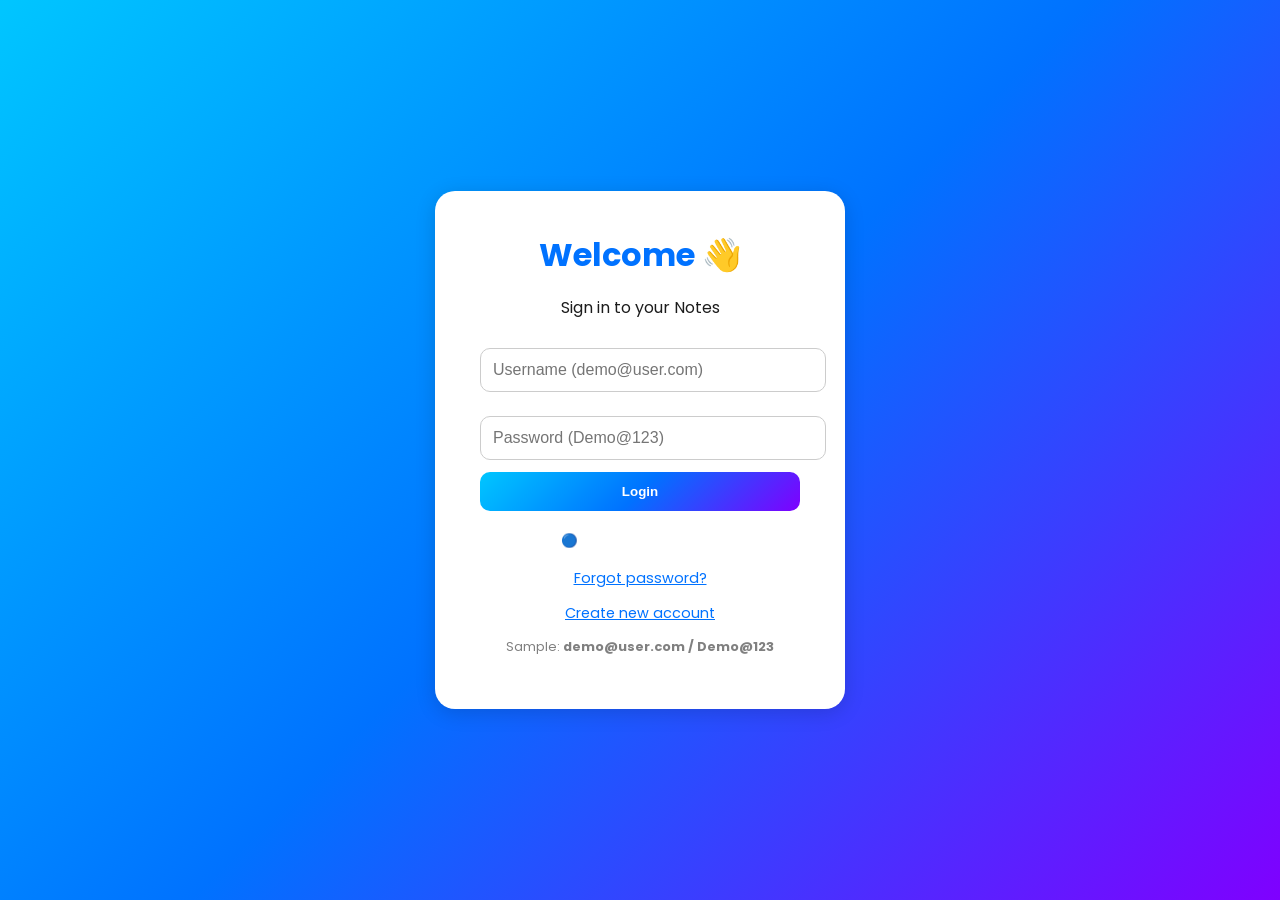
==== src/main/resources/static/index.html @ c9898b83 "project files" ====
<!DOCTYPE html><html lang="en"><head>
<meta charset="UTF-8"/><meta name="viewport" content="width=device-width, initial-scale=1.0"/>
<title>Notes App</title>
<link href="https://fonts.googleapis.com/css2?family=Poppins:wght@500;600;700&display=swap" rel="stylesheet"/>
<link rel="stylesheet" href="style.css"/>
</head>
<body>
<div class="login-container" id="loginContainer">
  <div class="login-box" id="loginBox">
    <h1>Welcome 👋</h1><p>Sign in to your Notes</p>
    <input id="username" placeholder="Username (demo@user.com)"/>
    <input id="password" type="password" placeholder="Password (Demo@123)"/>
    <button onclick="login()">Login</button>
    <button class="google-btn" onclick="alert('Google Login coming soon')">🔵 Continue with Google</button>
    <p class="link" onclick="showForgot()">Forgot password?</p>
    <p class="link" onclick="showSignup()">Create new account</p>
    <p id="loginError" class="error-message"></p>
    <p class="hint">Sample: <b>demo@user.com / Demo@123</b></p>
  </div>
  <div class="login-box hidden" id="signupBox">
    <h1>Create Account 🆕</h1>
    <input id="signupName" placeholder="Full Name"/>
    <input id="signupEmail" type="email" placeholder="Email"/>
    <input id="signupPassword" type="password" placeholder="Password"/>
    <button onclick="signup()">Create Account</button>
    <p class="link" onclick="showLogin()">⬅ Back to Login</p>
    <p id="signupError" class="error-message"></p>
  </div>
  <div class="login-box hidden" id="forgotBox">
    <h1>Forgot Password 🔒</h1>
    <input id="forgotEmail" type="email" placeholder="Your email"/>
    <button onclick="forgot()">Send Reset Link</button>
    <p class="link" onclick="showLogin()">⬅ Back to Login</p>
    <p id="forgotMsg" class="error-message"></p>
  </div>
</div>

<div class="dashboard" id="dash" style="display:none;">
  <header>
    <h1>My Notes</h1>
    <div class="actions">
      <button onclick="toggleTheme()">🌙</button>
      <button onclick="logout()">Logout</button>
    </div>
  </header>

  <div class="add-note">
    <h2>Create Note</h2>
    <input id="noteTitle" placeholder="Title"/>
    <textarea id="noteContent" placeholder="Take a note..."></textarea>
    <input id="noteColor" placeholder="Color (e.g. #FFD700)" />
    <button onclick="createNote()">Add</button>
    <pre id="noteCreateResult"></pre>
  </div>

  <div class="add-note">
    <h2>Your Notes</h2>
    <div id="notesGrid"></div>
  </div>
</div>

<script>
const API = { login:'/api/auth/login', signup:'/api/auth/register', forgot:'/api/auth/forgot-password', notes:'/api/notes' };
let dark=false;
function qs(id){return document.getElementById(id);}
function showSignup(){qs('loginBox').classList.add('hidden');qs('signupBox').classList.remove('hidden');qs('forgotBox').classList.add('hidden');}
function showLogin(){qs('loginBox').classList.remove('hidden');qs('signupBox').classList.add('hidden');qs('forgotBox').classList.add('hidden');}
function showForgot(){qs('loginBox').classList.add('hidden');qs('signupBox').classList.add('hidden');qs('forgotBox').classList.remove('hidden');}
function toggleTheme(){dark=!dark;document.body.classList.toggle('dark-theme',dark);}

async function login(){
  const u=qs('username').value.trim(), p=qs('password').value.trim(); const err=qs('loginError'); err.textContent='';
  if(u==='demo@user.com'&&p==='Demo@123'){ localStorage.setItem('token','demo'); qs('loginContainer').style.display='none'; qs('dash').style.display='flex'; loadNotes(); return; }
  try{
    const res=await fetch(API.login,{method:'POST',headers:{'Content-Type':'application/json'},body:JSON.stringify({username:u,password:p})});
    if(!res.ok) throw new Error('Invalid credentials');
    const data=await res.json(); localStorage.setItem('token',data.token);
    qs('loginContainer').style.display='none'; qs('dash').style.display='flex'; loadNotes();
  }catch(e){ err.textContent='❌ '+e.message; }
}

async function signup(){
  const name=qs('signupName').value.trim(), email=qs('signupEmail').value.trim(), pass=qs('signupPassword').value.trim();
  const err=qs('signupError'); err.textContent='';
  if(!name||!email||!pass){err.textContent='⚠️ All fields required.'; return;}
  try{
    const res=await fetch(API.signup,{method:'POST',headers:{'Content-Type':'application/json'},body:JSON.stringify({name,email,password:pass})});
    if(!res.ok) throw new Error('Signup failed'); alert('✅ Account created. Please login.'); showLogin();
  }catch(e){err.textContent='❌ '+e.message;}
}

async function forgot(){
  const email=qs('forgotEmail').value.trim(); const m=qs('forgotMsg'); m.textContent='';
  if(!email){m.textContent='⚠️ Enter email.'; return;}
  try{
    const res=await fetch(API.forgot,{method:'POST',headers:{'Content-Type':'application/json'},body:JSON.stringify({email})});
    if(!res.ok) throw new Error('Email not found'); m.style.color='#00bfa6'; m.textContent='✅ Reset link sent!';
  }catch(e){m.style.color='#e53935'; m.textContent='❌ '+e.message;}
}

function logout(){ localStorage.removeItem('token'); qs('dash').style.display='none'; qs('loginContainer').style.display='flex'; showLogin(); }
function authHeaders(){ const t=localStorage.getItem('token'); return t && t!=='demo' ? {Authorization:`Bearer ${t}`} : {}; }

async function createNote(){
  const title=qs('noteTitle').value.trim(), content=qs('noteContent').value.trim(), color=qs('noteColor').value.trim()||'#FFD700';
  const out=qs('noteCreateResult'); out.textContent='Creating...';
  try{
    const res=await fetch(API.notes,{method:'POST',headers:{'Content-Type':'application/json',...authHeaders()},body:JSON.stringify({title,content,color})});
    if(!res.ok) throw new Error('Create failed');
    out.textContent='✅ Note created'; qs('noteTitle').value=''; qs('noteContent').value=''; qs('noteColor').value=''; loadNotes();
  }catch(e){out.textContent='❌ '+e.message;}
}

async function loadNotes(){
  const grid=qs('notesGrid'); grid.innerHTML='Loading...';
  try{
    const res=await fetch(API.notes,{headers:{...authHeaders()}});
    if(!res.ok){grid.innerHTML='❌ Failed to load'; return;}
    const notes=await res.json();
    grid.innerHTML = notes.map(n=>`
      <div class="note" style="background:${n.color||'#FFD700'};">
        <b>${escapeHtml(n.title||'Untitled')}</b>
        <div style="white-space:pre-wrap;margin-top:6px;">${escapeHtml(n.content||'')}</div>
        <div style="margin-top:8px;display:flex;gap:8px;">
          <button onclick="editNote('${n.id}')">Edit</button>
          <button onclick="deleteNote('${n.id}')">Delete</button>
        </div>
      </div>`).join('');
  }catch{grid.innerHTML='❌ Error';}
}

function escapeHtml(s){return (s||'').replace(/[&<>"']/g,m=>({ '&':'&amp;','<':'&lt;','>':'&gt;','"':'&quot;',"'":'&#39;' }[m]));}

async function editNote(id){
  const title=prompt('New title:'); const content=prompt('New content:'); const color=prompt('Color hex (#FFB6C1):');
  if(title===null && content===null && color===null) return;
  await fetch(`${API.notes}/${id}`,{method:'PUT',headers:{'Content-Type':'application/json',...authHeaders()},body:JSON.stringify({title,content,color})});
  loadNotes();
}
async function deleteNote(id){
  if(!confirm('Delete note?')) return;
  await fetch(`${API.notes}/${id}`,{method:'DELETE',headers:{...authHeaders()}});
  loadNotes();
}
</script>
</body></html>
---- src/main/resources/static/style.css ----
:root {
  --bg-light: #f5f7fb;
  --bg-dark: #181818;
  --text-dark: #1c1c1c;
  --text-light: #f5f5f5;
  --gradient: linear-gradient(135deg, #00c6ff, #0072ff, #7f00ff);
  --shadow: 0 4px 20px rgba(0, 0, 0, 0.15);
}
body{margin:0;font-family:'Poppins',sans-serif;background:var(--bg-light);color:var(--text-dark);transition:.3s}
body.dark-theme{background:var(--bg-dark);color:var(--text-light)}
.hidden{display:none!important}
.login-container{display:flex;justify-content:center;align-items:center;height:100vh;background:var(--gradient)}
.login-box{background:#fff;padding:40px 45px;border-radius:20px;box-shadow:var(--shadow);text-align:center;width:320px}
.login-box h1{margin:0;color:#0072ff}
.login-box input{width:100%;margin:12px 0;padding:12px;border-radius:10px;border:1px solid #ccc;font-size:1em}
.login-box button{width:100%;background:var(--gradient);border:none;color:#fff;padding:12px;border-radius:10px;cursor:pointer;font-weight:600;transition:.3s}
.login-box button:hover{transform:scale(1.05);opacity:.9}
.google-btn{background:white!important;color:#333;border:1px solid #ccc;margin-top:10px}
.link{color:#0072ff;text-decoration:underline;cursor:pointer;font-size:.9em;margin-top:8px}
.link:hover{color:#7f00ff}
.error-message{color:#e53935;font-size:.9em;margin-top:8px}
.hint{font-size:.8em;margin-top:10px;color:gray}
.dashboard{display:flex;flex-direction:column;align-items:center;padding:25px;min-height:100vh}
header{width:100%;max-width:900px;display:flex;justify-content:space-between;align-items:center}
header h1{background:var(--gradient);-webkit-background-clip:text;-webkit-text-fill-color:transparent}
header button{background:var(--gradient);color:#fff;border:none;padding:8px 14px;border-radius:8px;font-weight:600;cursor:pointer;transition:.3s}
header button:hover{transform:scale(1.05)}
.add-note{width:100%;max-width:900px;background:#fff;border-radius:15px;box-shadow:var(--shadow);padding:20px;margin-top:20px}
.add-note h2{margin-top:0;background:var(--gradient);-webkit-background-clip:text;-webkit-text-fill-color:transparent}
.add-note input,.add-note textarea{width:100%;border:none;margin:6px 0;padding:10px;font-size:.95em;border-radius:10px;background:#f0f0f0}
.add-note textarea{resize:none;min-height:60px}
.add-note button{background:var(--gradient);color:#fff;border:none;padding:10px 16px;border-radius:8px;font-weight:600;cursor:pointer;transition:.3s}
.add-note button:hover{background:linear-gradient(135deg,#7f00ff,#e100ff);transform:scale(1.03)}
.note{padding:16px;border-radius:12px;margin:8px 0}
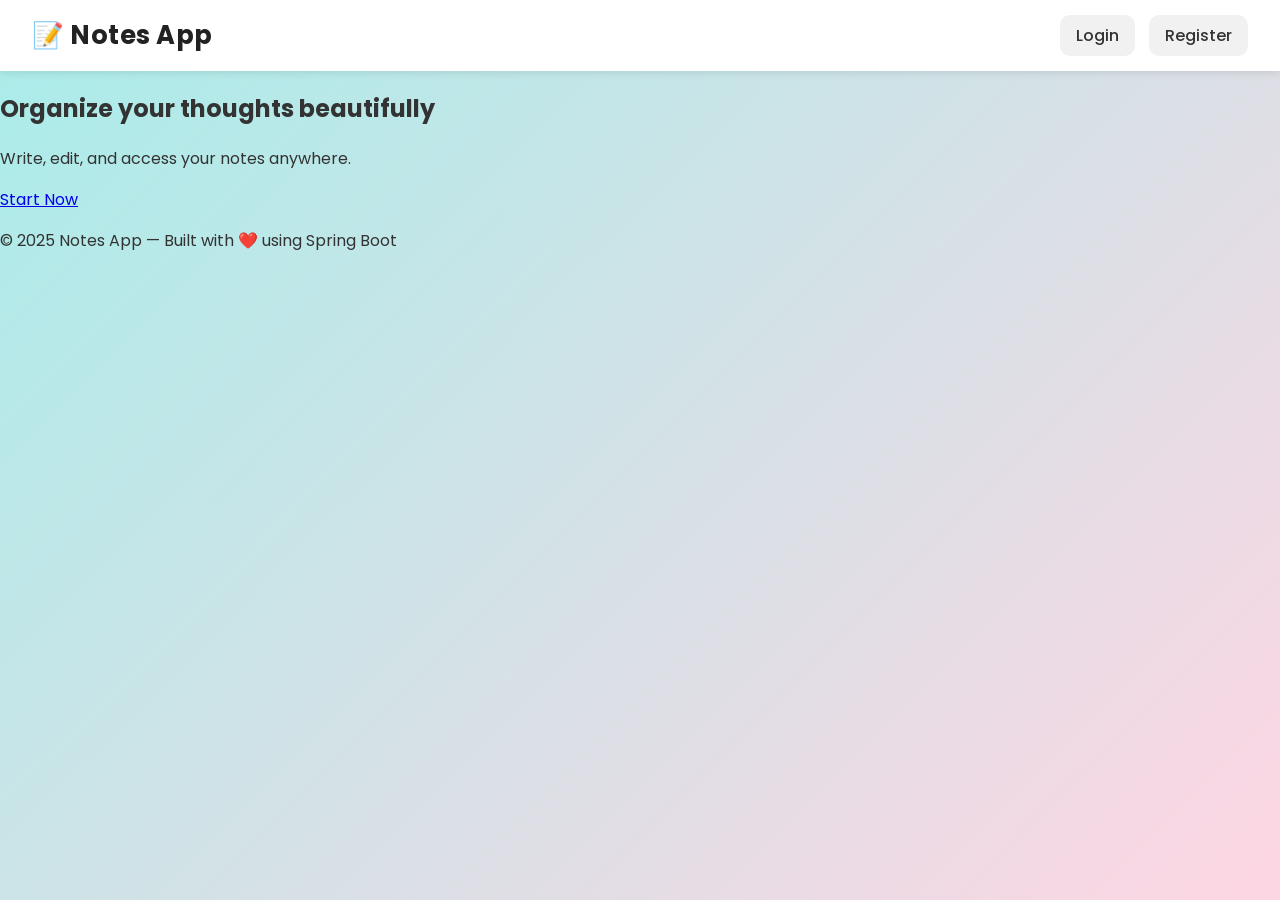
==== commit 84d981c9: "project updated" ====
--- a/src/main/resources/static/index.html
+++ b/src/main/resources/static/index.html
@@ -1,146 +1,31 @@
-<!DOCTYPE html><html lang="en"><head>
-<meta charset="UTF-8"/><meta name="viewport" content="width=device-width, initial-scale=1.0"/>
-<title>Notes App</title>
-<link href="https://fonts.googleapis.com/css2?family=Poppins:wght@500;600;700&display=swap" rel="stylesheet"/>
-<link rel="stylesheet" href="style.css"/>
+<!DOCTYPE html>
+<html lang="en">
+<head>
+  <meta charset="UTF-8" />
+  <meta name="viewport" content="width=device-width, initial-scale=1.0" />
+  <title>Notes App</title>
+  <link href="https://fonts.googleapis.com/css2?family=Poppins:wght@500&display=swap" rel="stylesheet" />
+  <link rel="stylesheet" href="css/style.css" />
 </head>
 <body>
-<div class="login-container" id="loginContainer">
-  <div class="login-box" id="loginBox">
-    <h1>Welcome 👋</h1><p>Sign in to your Notes</p>
-    <input id="username" placeholder="Username (demo@user.com)"/>
-    <input id="password" type="password" placeholder="Password (Demo@123)"/>
-    <button onclick="login()">Login</button>
-    <button class="google-btn" onclick="alert('Google Login coming soon')">🔵 Continue with Google</button>
-    <p class="link" onclick="showForgot()">Forgot password?</p>
-    <p class="link" onclick="showSignup()">Create new account</p>
-    <p id="loginError" class="error-message"></p>
-    <p class="hint">Sample: <b>demo@user.com / Demo@123</b></p>
+<header class="navbar">
+  <h1>📝 Notes App</h1>
+  <nav>
+    <a href="login.html" class="btn">Login</a>
+    <a href="register.html" class="btn">Register</a>
+  </nav>
+</header>
+
+<main class="hero">
+  <div class="hero-content">
+    <h2>Organize your thoughts beautifully</h2>
+    <p>Write, edit, and access your notes anywhere.</p>
+    <a href="login.html" class="cta-btn">Start Now</a>
   </div>
-  <div class="login-box hidden" id="signupBox">
-    <h1>Create Account 🆕</h1>
-    <input id="signupName" placeholder="Full Name"/>
-    <input id="signupEmail" type="email" placeholder="Email"/>
-    <input id="signupPassword" type="password" placeholder="Password"/>
-    <button onclick="signup()">Create Account</button>
-    <p class="link" onclick="showLogin()">⬅ Back to Login</p>
-    <p id="signupError" class="error-message"></p>
-  </div>
-  <div class="login-box hidden" id="forgotBox">
-    <h1>Forgot Password 🔒</h1>
-    <input id="forgotEmail" type="email" placeholder="Your email"/>
-    <button onclick="forgot()">Send Reset Link</button>
-    <p class="link" onclick="showLogin()">⬅ Back to Login</p>
-    <p id="forgotMsg" class="error-message"></p>
-  </div>
-</div>
+</main>
 
-<div class="dashboard" id="dash" style="display:none;">
-  <header>
-    <h1>My Notes</h1>
-    <div class="actions">
-      <button onclick="toggleTheme()">🌙</button>
-      <button onclick="logout()">Logout</button>
-    </div>
-  </header>
-
-  <div class="add-note">
-    <h2>Create Note</h2>
-    <input id="noteTitle" placeholder="Title"/>
-    <textarea id="noteContent" placeholder="Take a note..."></textarea>
-    <input id="noteColor" placeholder="Color (e.g. #FFD700)" />
-    <button onclick="createNote()">Add</button>
-    <pre id="noteCreateResult"></pre>
-  </div>
-
-  <div class="add-note">
-    <h2>Your Notes</h2>
-    <div id="notesGrid"></div>
-  </div>
-</div>
-
-<script>
-const API = { login:'/api/auth/login', signup:'/api/auth/register', forgot:'/api/auth/forgot-password', notes:'/api/notes' };
-let dark=false;
-function qs(id){return document.getElementById(id);}
-function showSignup(){qs('loginBox').classList.add('hidden');qs('signupBox').classList.remove('hidden');qs('forgotBox').classList.add('hidden');}
-function showLogin(){qs('loginBox').classList.remove('hidden');qs('signupBox').classList.add('hidden');qs('forgotBox').classList.add('hidden');}
-function showForgot(){qs('loginBox').classList.add('hidden');qs('signupBox').classList.add('hidden');qs('forgotBox').classList.remove('hidden');}
-function toggleTheme(){dark=!dark;document.body.classList.toggle('dark-theme',dark);}
-
-async function login(){
-  const u=qs('username').value.trim(), p=qs('password').value.trim(); const err=qs('loginError'); err.textContent='';
-  if(u==='demo@user.com'&&p==='Demo@123'){ localStorage.setItem('token','demo'); qs('loginContainer').style.display='none'; qs('dash').style.display='flex'; loadNotes(); return; }
-  try{
-    const res=await fetch(API.login,{method:'POST',headers:{'Content-Type':'application/json'},body:JSON.stringify({username:u,password:p})});
-    if(!res.ok) throw new Error('Invalid credentials');
-    const data=await res.json(); localStorage.setItem('token',data.token);
-    qs('loginContainer').style.display='none'; qs('dash').style.display='flex'; loadNotes();
-  }catch(e){ err.textContent='❌ '+e.message; }
-}
-
-async function signup(){
-  const name=qs('signupName').value.trim(), email=qs('signupEmail').value.trim(), pass=qs('signupPassword').value.trim();
-  const err=qs('signupError'); err.textContent='';
-  if(!name||!email||!pass){err.textContent='⚠️ All fields required.'; return;}
-  try{
-    const res=await fetch(API.signup,{method:'POST',headers:{'Content-Type':'application/json'},body:JSON.stringify({name,email,password:pass})});
-    if(!res.ok) throw new Error('Signup failed'); alert('✅ Account created. Please login.'); showLogin();
-  }catch(e){err.textContent='❌ '+e.message;}
-}
-
-async function forgot(){
-  const email=qs('forgotEmail').value.trim(); const m=qs('forgotMsg'); m.textContent='';
-  if(!email){m.textContent='⚠️ Enter email.'; return;}
-  try{
-    const res=await fetch(API.forgot,{method:'POST',headers:{'Content-Type':'application/json'},body:JSON.stringify({email})});
-    if(!res.ok) throw new Error('Email not found'); m.style.color='#00bfa6'; m.textContent='✅ Reset link sent!';
-  }catch(e){m.style.color='#e53935'; m.textContent='❌ '+e.message;}
-}
-
-function logout(){ localStorage.removeItem('token'); qs('dash').style.display='none'; qs('loginContainer').style.display='flex'; showLogin(); }
-function authHeaders(){ const t=localStorage.getItem('token'); return t && t!=='demo' ? {Authorization:`Bearer ${t}`} : {}; }
-
-async function createNote(){
-  const title=qs('noteTitle').value.trim(), content=qs('noteContent').value.trim(), color=qs('noteColor').value.trim()||'#FFD700';
-  const out=qs('noteCreateResult'); out.textContent='Creating...';
-  try{
-    const res=await fetch(API.notes,{method:'POST',headers:{'Content-Type':'application/json',...authHeaders()},body:JSON.stringify({title,content,color})});
-    if(!res.ok) throw new Error('Create failed');
-    out.textContent='✅ Note created'; qs('noteTitle').value=''; qs('noteContent').value=''; qs('noteColor').value=''; loadNotes();
-  }catch(e){out.textContent='❌ '+e.message;}
-}
-
-async function loadNotes(){
-  const grid=qs('notesGrid'); grid.innerHTML='Loading...';
-  try{
-    const res=await fetch(API.notes,{headers:{...authHeaders()}});
-    if(!res.ok){grid.innerHTML='❌ Failed to load'; return;}
-    const notes=await res.json();
-    grid.innerHTML = notes.map(n=>`
-      <div class="note" style="background:${n.color||'#FFD700'};">
-        <b>${escapeHtml(n.title||'Untitled')}</b>
-        <div style="white-space:pre-wrap;margin-top:6px;">${escapeHtml(n.content||'')}</div>
-        <div style="margin-top:8px;display:flex;gap:8px;">
-          <button onclick="editNote('${n.id}')">Edit</button>
-          <button onclick="deleteNote('${n.id}')">Delete</button>
-        </div>
-      </div>`).join('');
-  }catch{grid.innerHTML='❌ Error';}
-}
-
-function escapeHtml(s){return (s||'').replace(/[&<>"']/g,m=>({ '&':'&amp;','<':'&lt;','>':'&gt;','"':'&quot;',"'":'&#39;' }[m]));}
-
-async function editNote(id){
-  const title=prompt('New title:'); const content=prompt('New content:'); const color=prompt('Color hex (#FFB6C1):');
-  if(title===null && content===null && color===null) return;
-  await fetch(`${API.notes}/${id}`,{method:'PUT',headers:{'Content-Type':'application/json',...authHeaders()},body:JSON.stringify({title,content,color})});
-  loadNotes();
-}
-async function deleteNote(id){
-  if(!confirm('Delete note?')) return;
-  await fetch(`${API.notes}/${id}`,{method:'DELETE',headers:{...authHeaders()}});
-  loadNotes();
-}
-</script>
-</body></html>
+<footer>
+  <p>© 2025 Notes App — Built with ❤️ using Spring Boot</p>
+</footer>
+</body>
+</html>
--- a/src/main/resources/static/css/style.css
+++ b/src/main/resources/static/css/style.css
@@ -0,0 +1,315 @@
+/* ============================================================
+   NOTES APP THEME - Light & Vibrant Dark Mode ✨
+   Author: Kart | Modern gradient UI with smooth transitions
+============================================================ */
+
+/* ---------- Root Colors ---------- */
+:root {
+  --yellow:#FFD166;
+  --green:#06D6A0;
+  --blue:#118AB2;
+  --pink:#EF476F;
+  --purple:#8338EC;
+  --bg-light:linear-gradient(135deg,#a8edea,#fed6e3);
+  --bg-dark:linear-gradient(135deg,#141e30,#243b55);
+  --text-light:#333;
+  --text-dark:#f5f5f5;
+}
+
+/* ---------- Base ---------- */
+body {
+  margin: 0;
+  font-family: 'Poppins', sans-serif;
+  background: var(--bg-light);
+  color: var(--text-light);
+  display: flex;
+  flex-direction: column;
+  min-height: 100vh;
+  transition: background 0.6s ease, color 0.4s ease;
+}
+
+/* ---------- Navbar ---------- */
+.navbar {
+  background: #fff;
+  box-shadow: 0 2px 8px rgba(0,0,0,0.1);
+  padding: 1rem 2rem;
+  display: flex;
+  justify-content: space-between;
+  align-items: center;
+  transition: background 0.4s ease;
+}
+.navbar h1 {
+  font-size: 1.6rem;
+  color: #222;
+  margin: 0;
+  letter-spacing: .5px;
+}
+.navbar .btn {
+  text-decoration: none;
+  color: #333;
+  background: #f1f1f1;
+  padding: 0.55rem 1rem;
+  border-radius: 10px;
+  transition: all 0.3s ease;
+  margin-left: 10px;
+  border: none;
+  cursor: pointer;
+  font-weight: 500;
+}
+.navbar .btn:hover {
+  background: linear-gradient(90deg,#89f7fe,#66a6ff);
+  color: #fff;
+}
+
+/* ---------- Topbar ---------- */
+.topbar {
+  max-width: 980px;
+  margin: 20px auto 10px;
+  display: flex;
+  gap: 12px;
+  align-items: center;
+  justify-content: space-between;
+  flex-wrap: wrap;
+}
+.topbar .left {
+  display: flex;
+  gap: 10px;
+  flex-wrap: wrap;
+  align-items: center;
+}
+.topbar input[type="text"],
+.topbar select,
+.topbar button {
+  padding: 10px 12px;
+  border-radius: 8px;
+  border: 1px solid #ddd;
+  background: #fff;
+  cursor: pointer;
+  font-family: 'Poppins', sans-serif;
+  transition: background 0.3s ease, transform 0.2s ease;
+}
+.topbar input:hover,
+.topbar select:hover,
+.topbar button:hover {
+  transform: translateY(-1px);
+}
+.badge {
+  font-size: .8rem;
+  background: #f2f4f7;
+  border: 1px solid #e5e7eb;
+  padding: 4px 9px;
+  border-radius: 999px;
+}
+
+/* ---------- Container & Cards ---------- */
+.container {
+  max-width: 980px;
+  margin: 0 auto 40px;
+  padding: 0 12px;
+}
+.card {
+  background: #fff;
+  border-radius: 14px;
+  box-shadow: 0 2px 6px rgba(0,0,0,.1);
+  padding: 18px;
+  margin-top: 16px;
+  transition: transform .2s ease, box-shadow .2s ease, background .4s ease;
+  animation: fadeInUp 0.3s ease both;
+}
+.card:hover {
+  transform: translateY(-3px);
+  box-shadow: 0 6px 16px rgba(0,0,0,.15);
+}
+.title {
+  font-weight: 600;
+  font-size: 1.1rem;
+}
+.meta {
+  font-size: .85rem;
+  color: #666;
+}
+.row {
+  display: flex;
+  gap: 8px;
+  flex-wrap: wrap;
+  margin-top: 8px;
+}
+.row input,
+.row select,
+.row textarea {
+  flex: 1;
+  padding: 10px 12px;
+  border-radius: 8px;
+  border: 1px solid #ddd;
+  font-family: 'Poppins', sans-serif;
+  transition: box-shadow 0.3s ease;
+}
+.row input:focus,
+.row textarea:focus {
+  box-shadow: 0 0 0 3px rgba(17,138,178,0.2);
+}
+.row textarea {
+  min-height: 100px;
+  resize: vertical;
+}
+
+/* ---------- Buttons ---------- */
+button { cursor: pointer; }
+.primary {
+  background: linear-gradient(90deg,#0072ff,#00c6ff);
+  color: #fff;
+  border: none;
+  border-radius: 8px;
+  padding: 8px 12px;
+  transition: transform 0.2s ease;
+}
+.primary:hover { transform: translateY(-1px); }
+.danger {
+  background: linear-gradient(90deg,#ff512f,#dd2476);
+  color: #fff;
+  border: none;
+  border-radius: 8px;
+  padding: 8px 12px;
+  transition: transform 0.2s ease;
+}
+.danger:hover { transform: translateY(-1px); }
+
+/* ---------- Grid ---------- */
+.grid {
+  display: grid;
+  grid-template-columns: repeat(auto-fill,minmax(260px,1fr));
+  gap: 16px;
+  margin-top: 16px;
+}
+.color-dot {
+  width: 14px;
+  height: 14px;
+  border-radius: 50%;
+  display: inline-block;
+  vertical-align: middle;
+  margin-right: 6px;
+  border: 1px solid rgba(0,0,0,.15);
+  transition: transform 0.25s, box-shadow 0.25s;
+}
+.color-dot:hover {
+  transform: scale(1.25);
+  box-shadow: 0 0 8px rgba(0,0,0,0.25);
+}
+.empty {
+  text-align: center;
+  color: #777;
+  padding: 40px 0;
+  font-size: 1.1rem;
+}
+
+/* ---------- Toast ---------- */
+.toast {
+  position: fixed;
+  bottom: 20px;
+  right: 20px;
+  background: #323232;
+  color: #fff;
+  padding: 10px 14px;
+  border-radius: 8px;
+  opacity: 0;
+  transform: translateY(20px);
+  transition: all .3s ease;
+  z-index: 1000;
+}
+.toast.show { opacity: 1; transform: translateY(0); }
+.toast.ok {
+  background: linear-gradient(90deg,#11998e,#38ef7d);
+  box-shadow: 0 2px 10px rgba(17,153,142,0.4);
+}
+.toast.err {
+  background: linear-gradient(90deg,#ff416c,#ff4b2b);
+  box-shadow: 0 2px 10px rgba(255,65,108,0.4);
+}
+
+/* ---------- Loader ---------- */
+.loader {
+  display: none;
+  align-items: center;
+  gap: 8px;
+  position: fixed;
+  top: 10px;
+  right: 20px;
+  background: #fff;
+  border-radius: 8px;
+  padding: 6px 10px;
+  box-shadow: 0 2px 6px rgba(0,0,0,.1);
+}
+.loader.show { display: flex; }
+.spinner {
+  width: 16px;
+  height: 16px;
+  border-radius: 50%;
+  border: 3px solid #e5e7eb;
+  border-top-color: #6b7280;
+  animation: spin .8s linear infinite;
+}
+@keyframes spin { to { transform: rotate(360deg); } }
+
+/* ---------- Animations ---------- */
+@keyframes fadeInUp {
+  from { opacity: 0; transform: translateY(20px); }
+  to { opacity: 1; transform: translateY(0); }
+}
+
+/* ============================================================
+   🌙 DARK MODE - Sleek Neon Gradient
+============================================================ */
+body.dark {
+  background: var(--bg-dark);
+  color: var(--text-dark);
+}
+body.dark .navbar,
+body.dark .card,
+body.dark .loader {
+  background: #1e1e1e;
+  color: #f5f5f5;
+  box-shadow: 0 2px 10px rgba(255,255,255,0.05);
+}
+body.dark input,
+body.dark textarea,
+body.dark select {
+  background: #2b2b2b;
+  border: 1px solid #555;
+  color: #fff;
+}
+body.dark .primary {
+  background: linear-gradient(90deg,#00b09b,#96c93d);
+}
+body.dark .danger {
+  background: linear-gradient(90deg,#ef5350,#f06292);
+}
+body.dark .toast.ok {
+  background: linear-gradient(90deg,#00c6ff,#0072ff);
+}
+body.dark .toast.err {
+  background: linear-gradient(90deg,#ff512f,#dd2476);
+}
+body.dark .badge {
+  background: #2b2b2b;
+  color: #ccc;
+  border-color: #444;
+}
+body.dark .navbar .btn {
+  background: #333;
+  color: #fff;
+}
+body.dark .navbar .btn:hover {
+  background: linear-gradient(90deg,#6a11cb,#2575fc);
+  color: #fff;
+}
+body.dark .color-dot:hover {
+  box-shadow: 0 0 10px rgba(255,255,255,0.3);
+  transform: scale(1.3);
+}
+
+/* Smooth theme transition */
+body,
+.navbar,
+.card {
+  transition: background 0.6s ease, color 0.4s ease, box-shadow 0.4s ease;
+}
